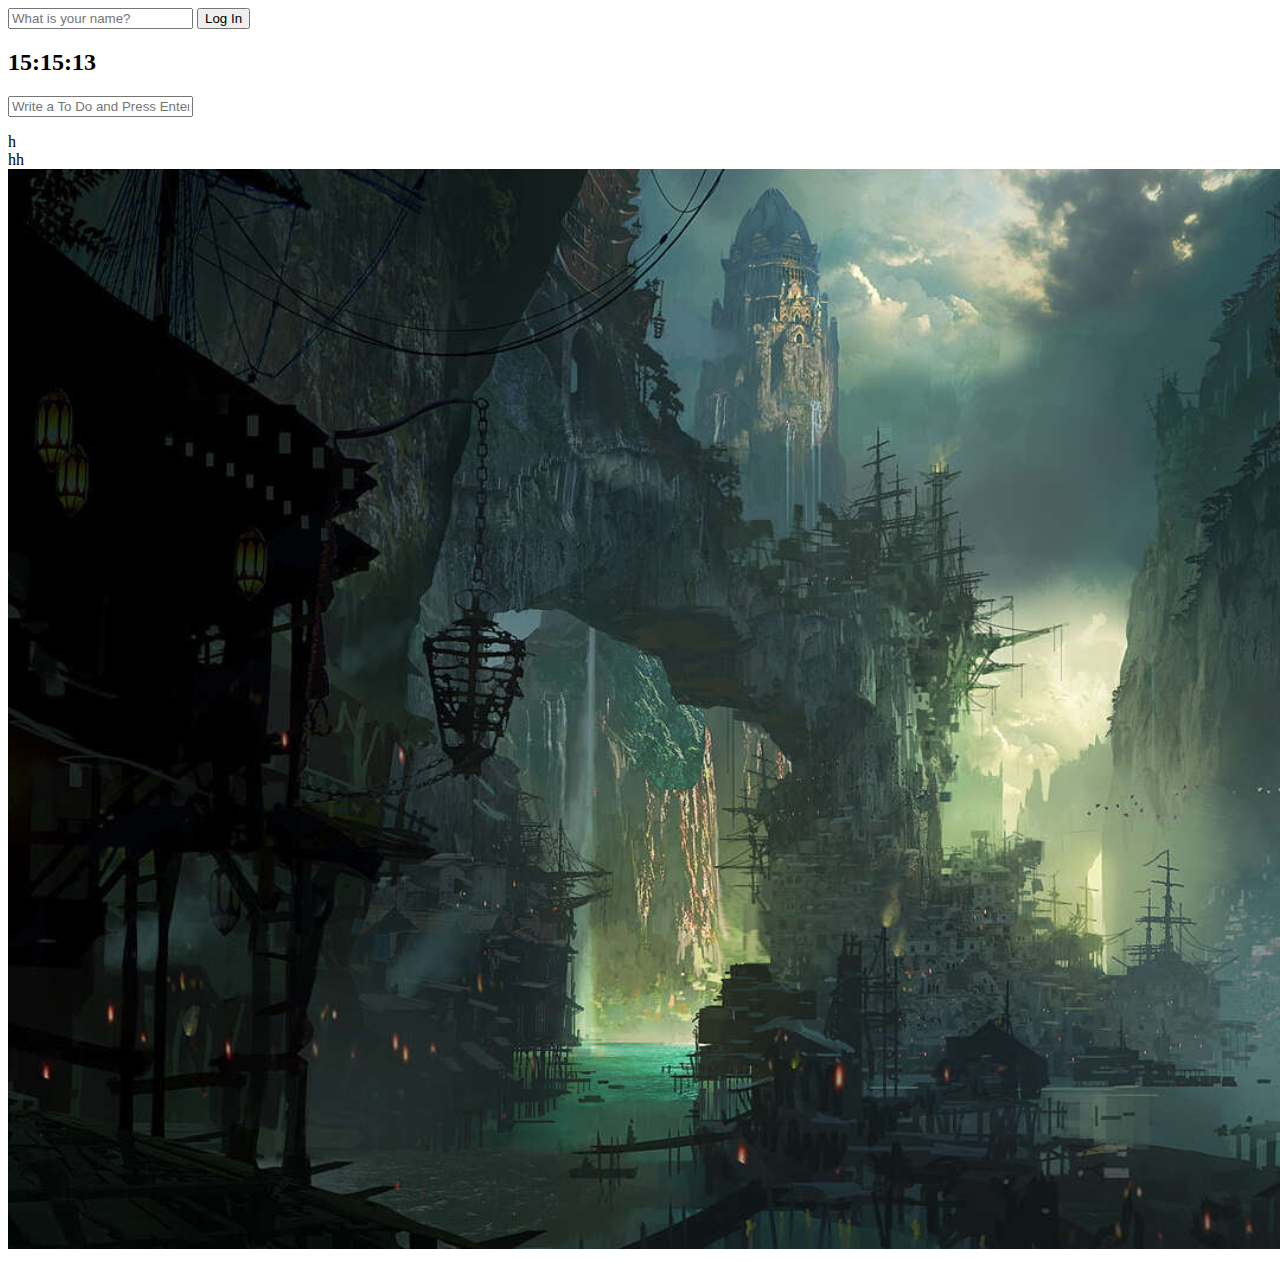
==== index.html @ 18cf3b4d "init" ====
<!DOCTYPE html>
<html lang="en">

<head>
  <meta charset="UTF-8">
  <meta http-equiv="X-UA-Compatible" content="IE=edge">
  <meta name="viewport" content="width=device-width, initial-scale=1.0">
  <link rel="stylesheet" href="css/style.css">
  <title>Momentum</title>
</head>

<body>

  <form id="login-form" class="hidden">
    <input 
      required
      maxlength=15 
      type="text" 
      placeholder="What is your name?" 
    />
    <button>Log In</button>
  </form>
  <h1 id="greeting" class="hidden"></h1>
  <h2 id="clock">00:00</h2>
  <form id="todo-form">
    <input type="text" placeholder="Write a To Do and Press Enter" required />
  </form>
  <ul id="todo-list"></ul>
  <div id="quote">
    <span></span><br>
    <span></span>
  </div>
  <div id="weather">
    <span></span>
    <span></span>
  </div>

  <script src="js/greetings.js"></script>
  <script src="js/clock.js"></script>
  <script src="js/quotes.js"></script>
  <script src="js/background.js"></script>
  <script src="js/todo.js"></script>
  <script src="js/weather.js"></script>
</body>

</html>
---- css/style.css ----
.hidden {
  display: none;
}
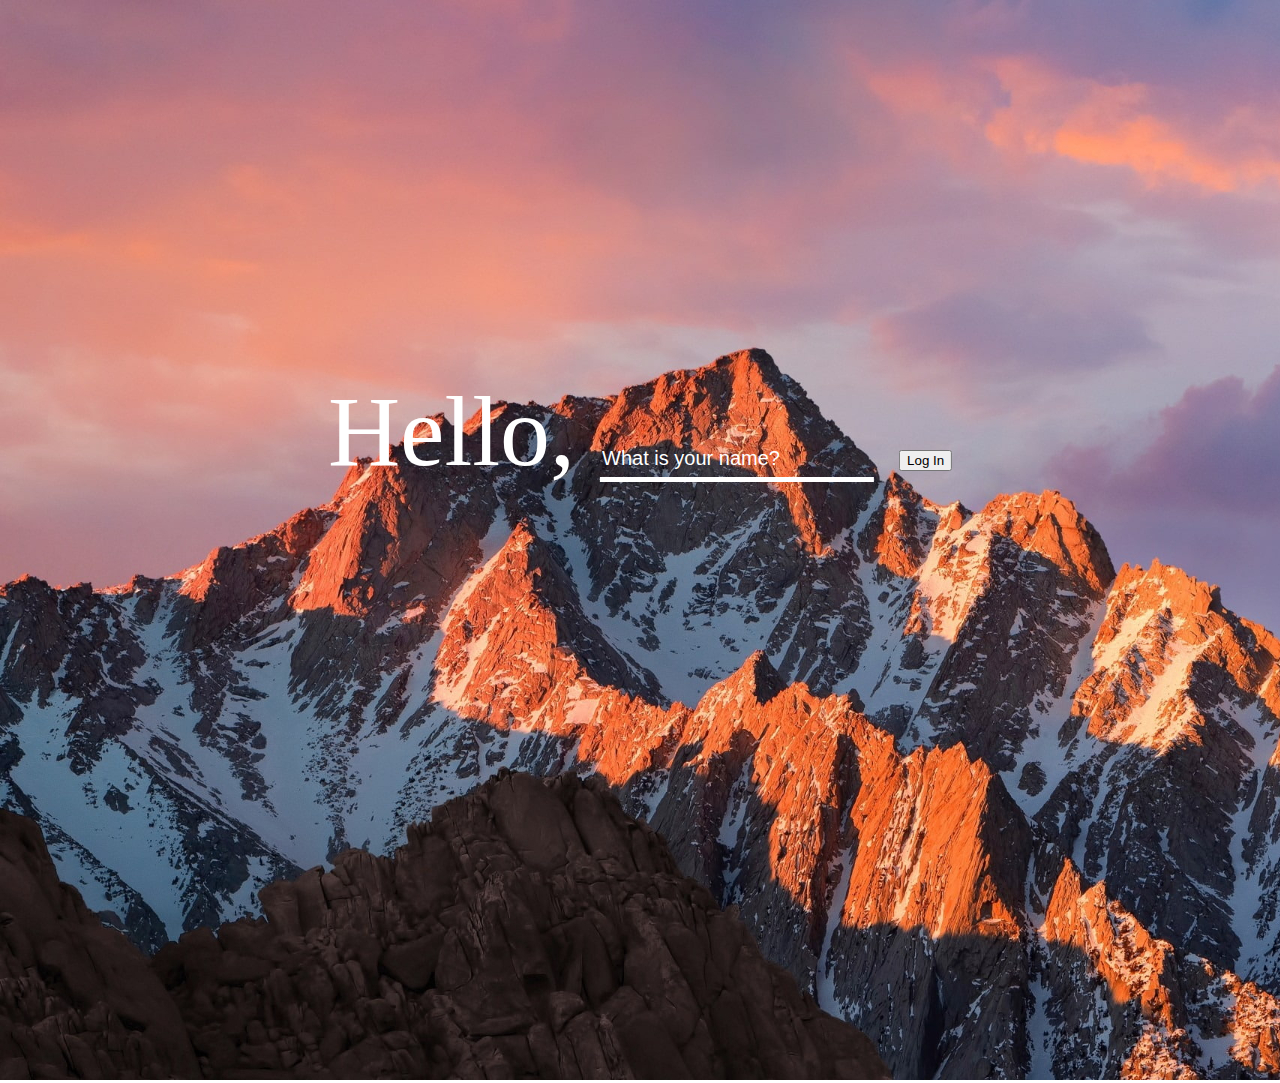
==== commit d8369e9b: "keep going..." ====
--- a/index.html
+++ b/index.html
@@ -1,46 +1,44 @@
 <!DOCTYPE html>
 <html lang="en">
+  <head>
+    <meta charset="UTF-8" />
+    <meta http-equiv="X-UA-Compatible" content="IE=edge" />
+    <meta name="viewport" content="width=device-width, initial-scale=1.0" />
+    <link rel="stylesheet" href="css/style.css" />
+    <title>Your Coding Life!</title>
+  </head>
 
-<head>
-  <meta charset="UTF-8">
-  <meta http-equiv="X-UA-Compatible" content="IE=edge">
-  <meta name="viewport" content="width=device-width, initial-scale=1.0">
-  <link rel="stylesheet" href="css/style.css">
-  <title>Momentum</title>
-</head>
+  <body>
+    <form id="login-form" class="hidden center">
+      <span id="hello">Hello, </span>
+      <input required maxlength="15" type="text" placeholder="What is your name?" />
+      <button>Log In</button>
+    </form>
+    <div id="afterlogin" class="hidden">
+      <div id="weather" class="absolute">
+        <span></span>
+        <span></span>
+      </div>
+      <h1 id="greeting" class="relative inlineblock margin0"></h1>
+      <h2 id="clock" class="relative margin0">00:00</h2>
+      <div id="todo" class="relative">
+        <form id="todo-form" class="margin0">
+          <input type="text" placeholder="Write a To Do and Press Enter" required />
+        </form>
+        <ul id="todo-list"></ul>
+      </div>
+      <div id="quote" class="absolute">
+        <div></div>
+        <div></div>
+      </div>
+    </div>
 
-<body>
-
-  <form id="login-form" class="hidden">
-    <input 
-      required
-      maxlength=15 
-      type="text" 
-      placeholder="What is your name?" 
-    />
-    <button>Log In</button>
-  </form>
-  <h1 id="greeting" class="hidden"></h1>
-  <h2 id="clock">00:00</h2>
-  <form id="todo-form">
-    <input type="text" placeholder="Write a To Do and Press Enter" required />
-  </form>
-  <ul id="todo-list"></ul>
-  <div id="quote">
-    <span></span><br>
-    <span></span>
-  </div>
-  <div id="weather">
-    <span></span>
-    <span></span>
-  </div>
-
-  <script src="js/greetings.js"></script>
-  <script src="js/clock.js"></script>
-  <script src="js/quotes.js"></script>
-  <script src="js/background.js"></script>
-  <script src="js/todo.js"></script>
-  <script src="js/weather.js"></script>
-</body>
-
-</html>+    <script src="js/greetings.js"></script>
+    <script src="js/clock.js"></script>
+    <script src="js/quotes.js"></script>
+    <script src="js/background.js"></script>
+    <script src="js/todo.js"></script>
+    <!-- <script src="js/weather.js"></script> -->
+    <script src="assets/json/quotes.json" type="text/javascript"></script>
+  </body>
+</html>
--- a/css/style.css
+++ b/css/style.css
@@ -1,3 +1,104 @@
+@import "variables.css";
+@import "reset.css";
+@import "todo.css";
+
+#login-form {
+  font-size: 100px;
+}
+
+#afterlogin {
+  height: 100%;
+  width: 100%;
+  margin: 0px;
+}
+
+#weather {
+  top: 3%;
+  right: 5%;
+}
+
+#greeting {
+  top: 34%;
+  font-size: 30px;
+}
+
+#clock {
+  top: 34%;
+  font-size: 80px;
+  margin-bottom: 30px;
+}
+
+#login-form input {
+  height: 70px;
+  font-size: 70px;
+}
+
+#quote {
+  top: 92%;
+  left: 50%;
+  transform: translate(-50%);
+}
+
+.inlineblock {
+  display: inline-block;
+}
+
+.relative {
+  position: relative;
+}
+
+.absolute {
+  position: absolute;
+}
+
+.margin0 {
+  margin: 0px;
+}
+
 .hidden {
   display: none;
-}+}
+
+.center {
+  position: absolute;
+  top: 48%;
+  left: 50%;
+  transform: translate(-50%, -50%);
+}
+
+/* background */
+body {
+  height: 97vh;
+  color: var(--default-font-color);
+  text-align: center;
+  margin: 0px;
+}
+
+body::after {
+  height: 100vh;
+  width: 100vw;
+  content: "";
+  background: url("C:/Pretzel/vanila js/Momentum-clone/assets/img/3.jpg") no-repeat center center/cover;
+  opacity: 0.7;
+  /* 가상 요소 배경이 페이지 전체를 차지 */
+  position: absolute;
+  top: 0;
+  left: 0;
+  /* 다른 html요소 뒤로 이동 */
+  z-index: -1;
+}
+
+input[type="text"] {
+  width: 270px;
+  color: var(--default-font-color);
+  background-color: transparent;
+  border-top: none;
+  border-right: none;
+  border-left: none;
+  border-bottom: 5px solid white;
+}
+
+input[type="text"]::placeholder {
+  color: var(--default-font-color);
+  font-size: 20px;
+}
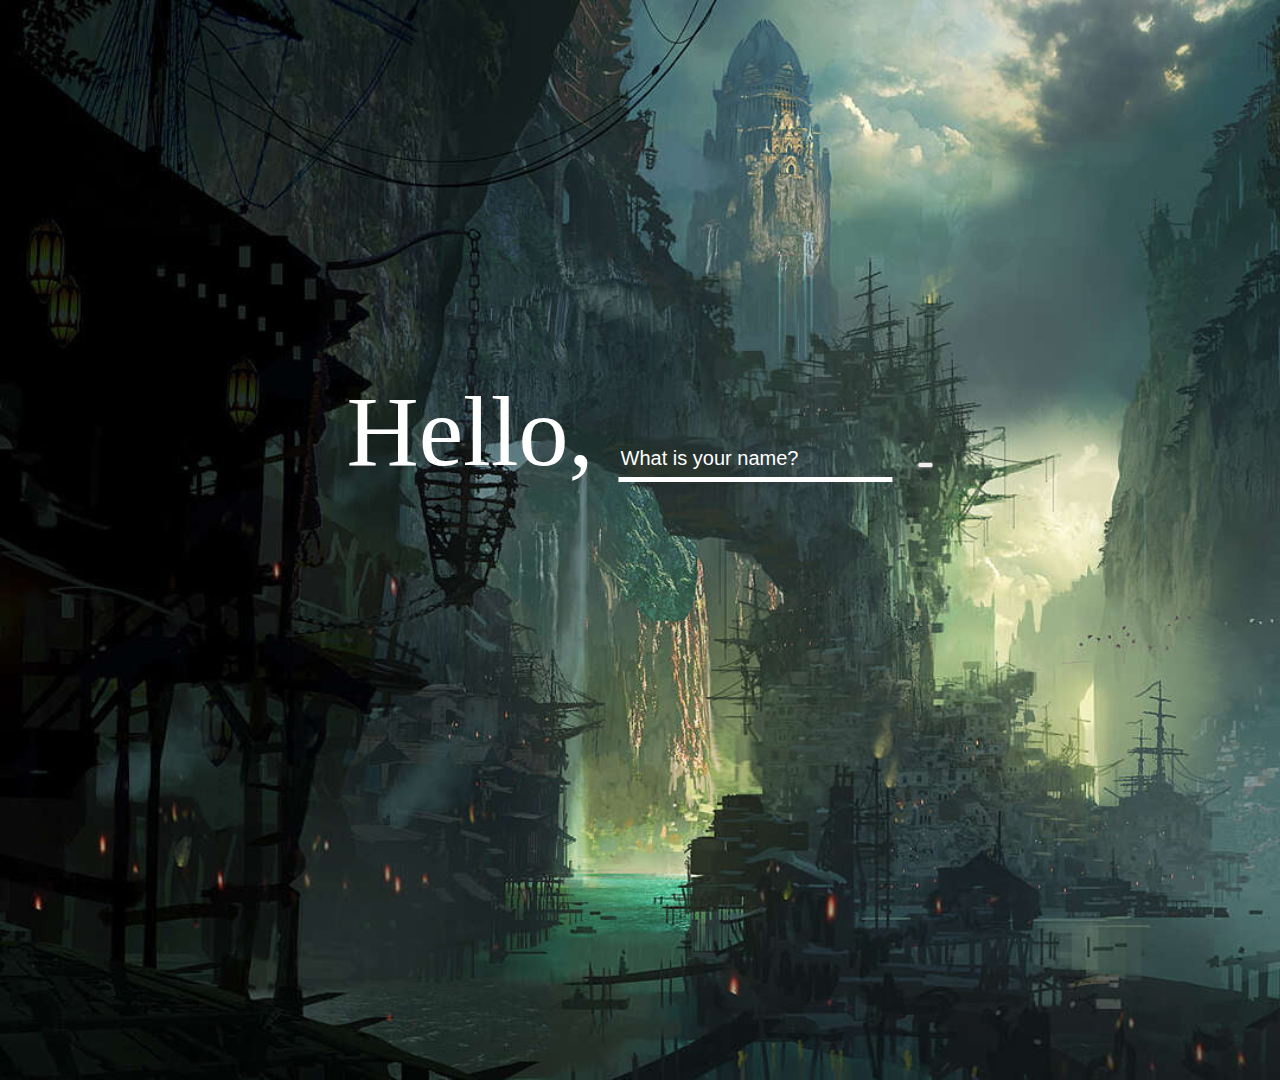
==== commit 292b3832: "useless class delete" ====
--- a/index.html
+++ b/index.html
@@ -9,36 +9,45 @@
   </head>
 
   <body>
-    <form id="login-form" class="hidden center">
+    <form id="login-form" class="center hidden">
       <span id="hello">Hello, </span>
       <input required maxlength="15" type="text" placeholder="What is your name?" />
-      <button>Log In</button>
+      <button type="submit"></button>
     </form>
-    <div id="afterlogin" class="hidden">
-      <div id="weather" class="absolute">
-        <span></span>
-        <span></span>
+
+    <div id="afterlogin" class="container hidden">
+      <div id="leftblock" class="defaultBlockSize"></div>
+      <div id="centerblock" class="defaultBlockSize">
+        <h1 id="clock" class="textcenter">00:00</h1>
+        <h1 id="greeting" class="textcenter">
+          <span></span>
+          <button class="logoutButton"></button>
+        </h1>
+        <div id="weather" class="textcenter">
+          <span></span>
+        </div>
       </div>
-      <h1 id="greeting" class="relative inlineblock margin0"></h1>
-      <h2 id="clock" class="relative margin0">00:00</h2>
-      <div id="todo" class="relative">
-        <form id="todo-form" class="margin0">
-          <input type="text" placeholder="Write a To Do and Press Enter" required />
-        </form>
-        <ul id="todo-list"></ul>
-      </div>
-      <div id="quote" class="absolute">
-        <div></div>
-        <div></div>
+      <div id="rightblock" class="defaultBlockSize">
+        <div id="todo">
+          <form id="todo-form">
+            <input type="text" placeholder="Write a To Do and Press Enter" required />
+          </form>
+          <ul id="todo-list"></ul>
+        </div>
       </div>
     </div>
 
+    <div id="quotes" class="textcenter hidden">
+      <div></div>
+      <div></div>
+    </div>
+
+    <script src="js/background.js"></script>
+    <script src="js/linkbutton.js"></script>
     <script src="js/greetings.js"></script>
     <script src="js/clock.js"></script>
+    <script src="js/weather.js"></script>
+    <script src="js/todo.js"></script>
     <script src="js/quotes.js"></script>
-    <script src="js/background.js"></script>
-    <script src="js/todo.js"></script>
-    <!-- <script src="js/weather.js"></script> -->
-    <script src="assets/json/quotes.json" type="text/javascript"></script>
   </body>
 </html>
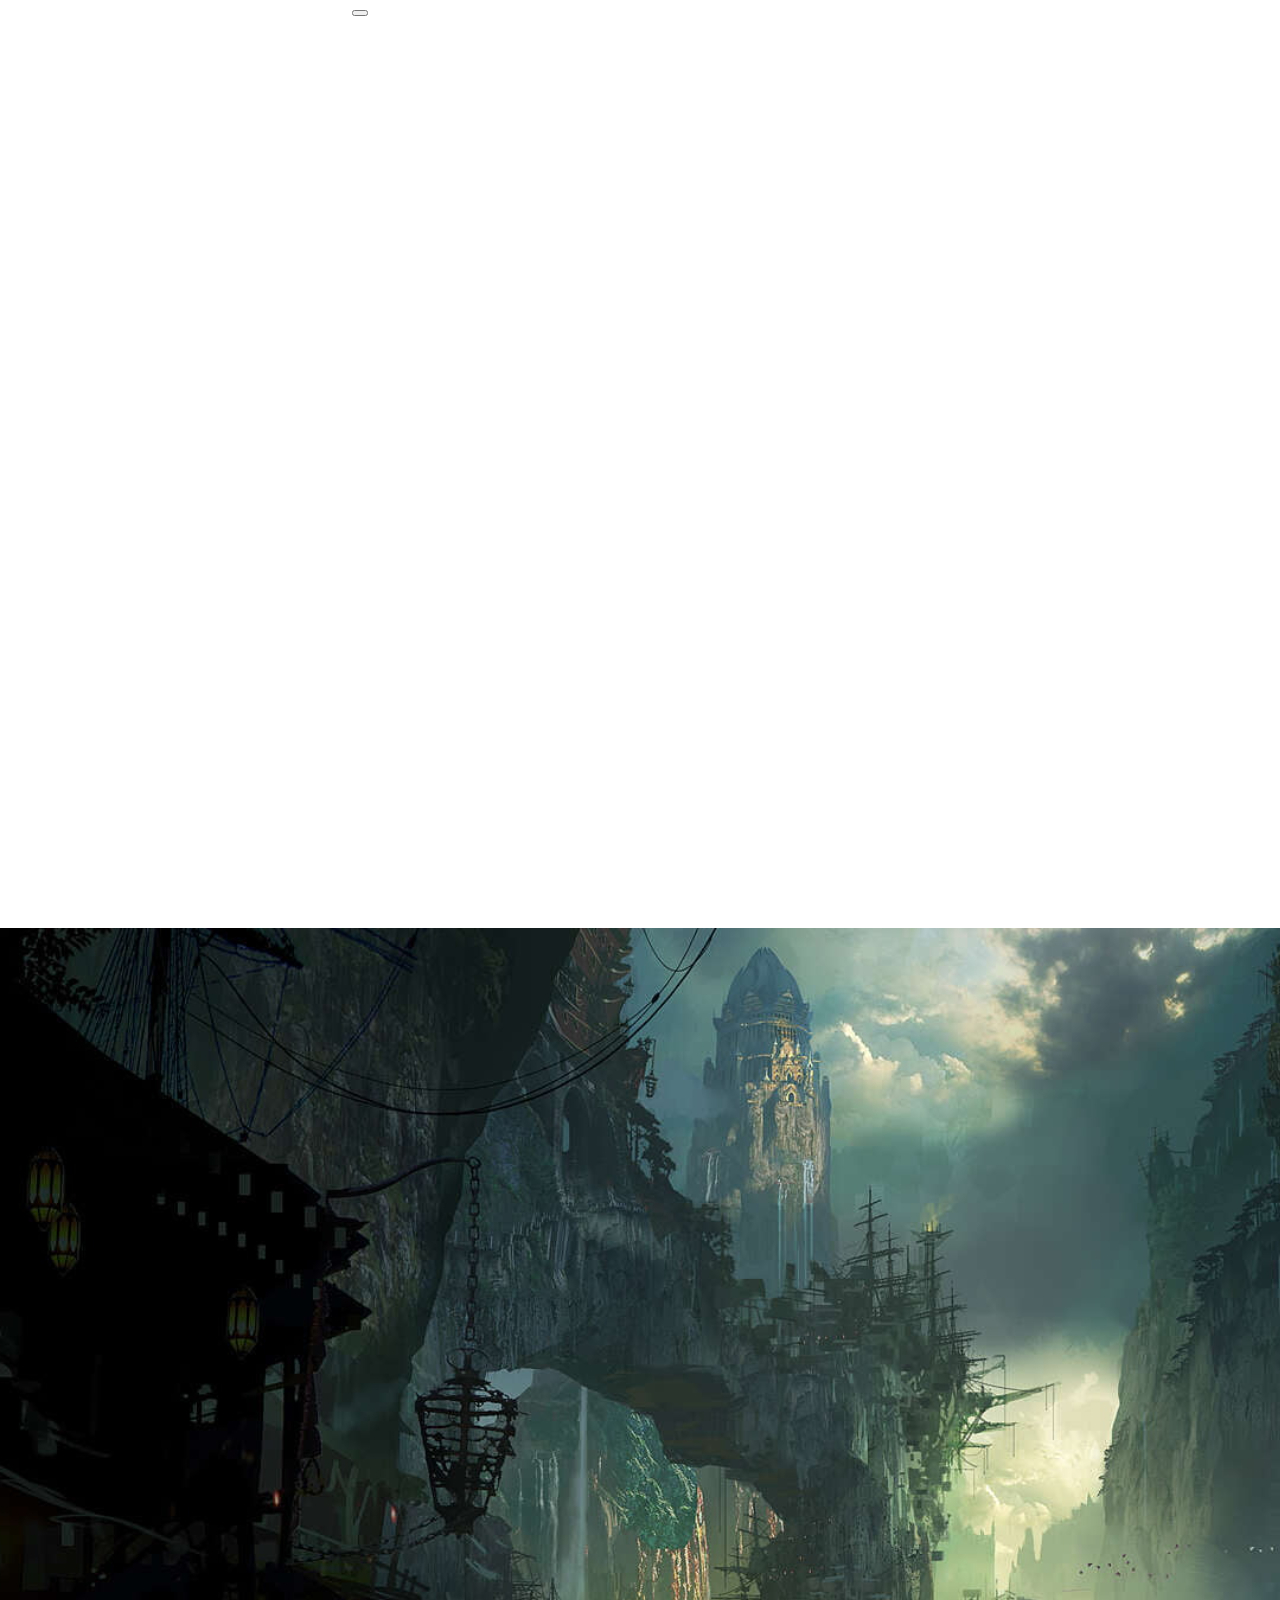
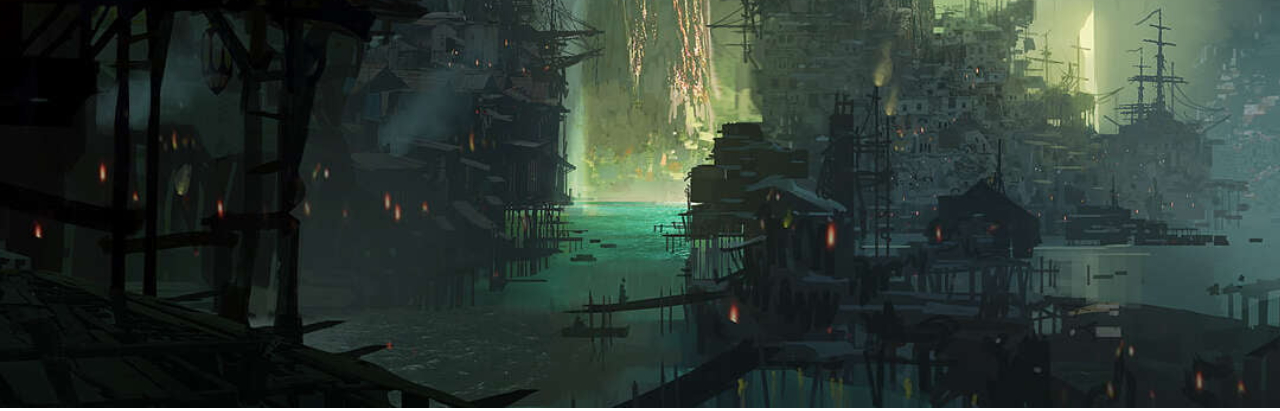
==== commit 64d9e9c4: "nothing" ====
--- a/index.html
+++ b/index.html
@@ -12,27 +12,43 @@
     <form id="login-form" class="center hidden">
       <span id="hello">Hello, </span>
       <input required maxlength="15" type="text" placeholder="What is your name?" />
-      <button type="submit"></button>
+      <button class="loginButton" type="submit"></button>
     </form>
 
     <div id="afterlogin" class="container hidden">
-      <div id="leftblock" class="defaultBlockSize"></div>
+      <div id="leftblock" class="defaultBlockSize">
+        <button class="addLinkButton"></button>
+        <div class="newLinkInputScreen hidden">
+          <form class="newLinkInputForm">
+            <div>Name</div>
+            <input required type="text" placeholder="Youtube" />
+            <div>Address</div>
+            <input required type="text" placeholder="www.youtube.com" />
+            <div>Color</div>
+            <input type="text" placeholder="#ff0000" /><br />
+            <button type="submit">ADD</button>
+          </form>
+        </div>
+      </div>
       <div id="centerblock" class="defaultBlockSize">
-        <h1 id="clock" class="textcenter">00:00</h1>
+        <h1 class="textcenter">
+          <span id="clock">00:00</span>
+        </h1>
         <h1 id="greeting" class="textcenter">
           <span></span>
           <button class="logoutButton"></button>
+          <span class="logoutballon">logout</span>
         </h1>
         <div id="weather" class="textcenter">
           <span></span>
         </div>
       </div>
       <div id="rightblock" class="defaultBlockSize">
-        <div id="todo">
-          <form id="todo-form">
+        <div class="todo">
+          <form class="todo-form">
             <input type="text" placeholder="Write a To Do and Press Enter" required />
           </form>
-          <ul id="todo-list"></ul>
+          <ul class="todo-list"></ul>
         </div>
       </div>
     </div>
--- a/css/style.css
+++ b/css/style.css
@@ -1,101 +1,40 @@
+@import "reset.css";
 @import "variables.css";
-@import "reset.css";
+
+@import "classes.css";
 @import "todo.css";
+@import "loginform.css";
+@import "quote.css";
 
-#login-form {
-  font-size: 100px;
+#weather {
+  font-size: 30px;
+  margin-top: 50px;
 }
 
-#afterlogin {
-  height: 100%;
-  width: 100%;
+#greeting {
+  font-size: 32px;
+  margin-top: 50px;
+}
+
+#clock {
+  font-size: 150px;
+}
+
+body {
+  height: 100vh;
+  width: 100vw;
+  color: var(--default-font-color);
   margin: 0px;
 }
 
-#weather {
-  top: 3%;
-  right: 5%;
-}
-
-#greeting {
-  top: 34%;
-  font-size: 30px;
-}
-
-#clock {
-  top: 34%;
-  font-size: 80px;
-  margin-bottom: 30px;
-}
-
-#login-form input {
-  height: 70px;
-  font-size: 70px;
-}
-
-#quote {
-  top: 92%;
-  left: 50%;
-  transform: translate(-50%);
-}
-
-.inlineblock {
-  display: inline-block;
-}
-
-.relative {
-  position: relative;
-}
-
-.absolute {
-  position: absolute;
-}
-
-.margin0 {
-  margin: 0px;
-}
-
-.hidden {
-  display: none;
-}
-
-.center {
-  position: absolute;
-  top: 48%;
-  left: 50%;
-  transform: translate(-50%, -50%);
-}
-
-/* background */
-body {
-  height: 97vh;
-  color: var(--default-font-color);
-  text-align: center;
-  margin: 0px;
-}
-
-body::after {
-  height: 100vh;
-  width: 100vw;
-  content: "";
-  background: url("C:/Pretzel/vanila js/Momentum-clone/assets/img/3.jpg") no-repeat center center/cover;
-  opacity: 0.7;
-  /* 가상 요소 배경이 페이지 전체를 차지 */
-  position: absolute;
-  top: 0;
-  left: 0;
-  /* 다른 html요소 뒤로 이동 */
-  z-index: -1;
-}
-
 input[type="text"] {
-  width: 270px;
+  width: 300px;
   color: var(--default-font-color);
   background-color: transparent;
   border-top: none;
   border-right: none;
   border-left: none;
-  border-bottom: 5px solid white;
+  border-bottom: 5px solid var(--default-font-color);
 }
 
 input[type="text"]::placeholder {
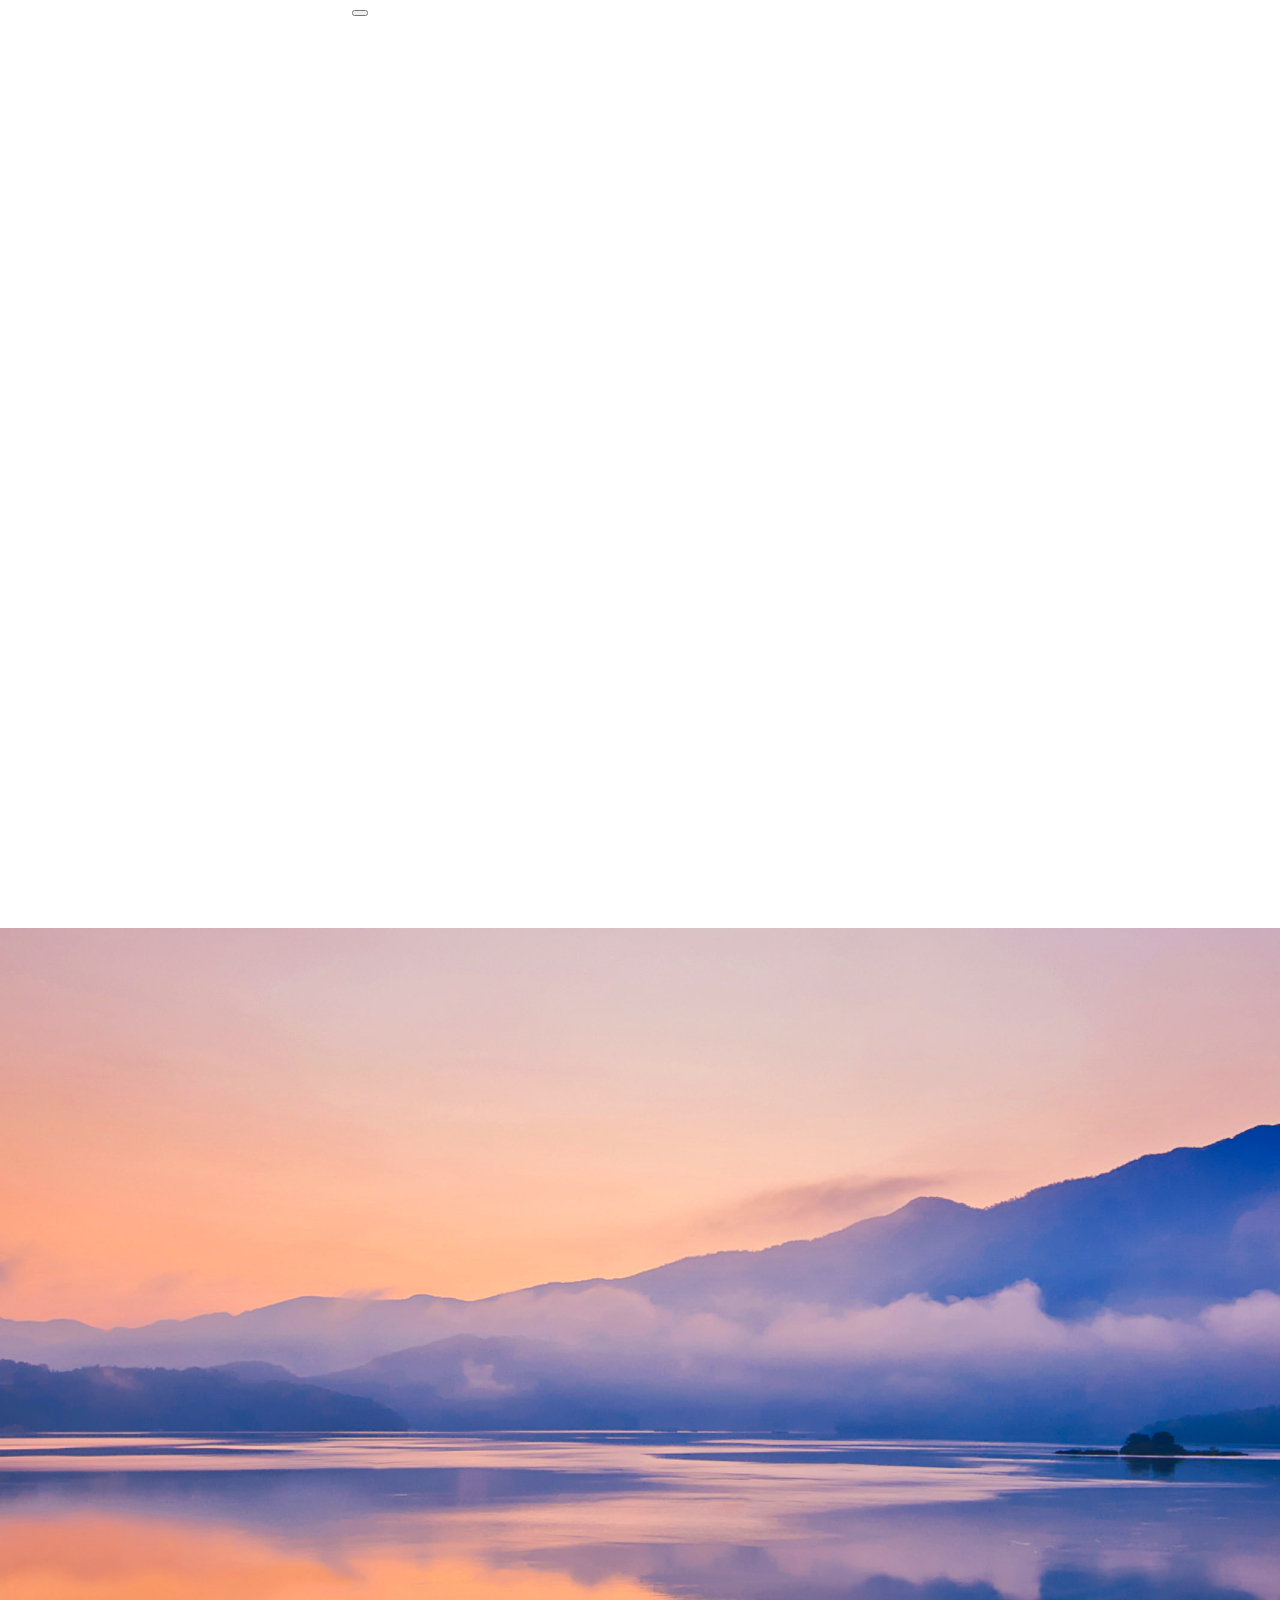
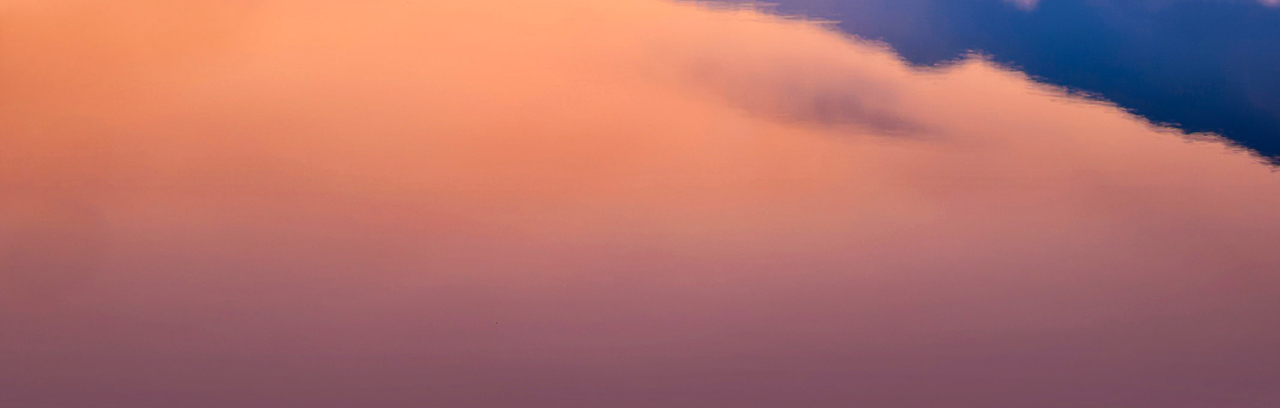
==== commit 71b141a0: "Add youtube" ====
--- a/index.html
+++ b/index.html
@@ -39,6 +39,13 @@
           <button class="logoutButton"></button>
           <span class="logoutballon">logout</span>
         </h1>
+        <form class="textcenter selectform">
+          <select>
+            <option value="Naver" selected>Naver</option>
+            <option value="Google">Google</option>
+            <option value="Youtube">Youtube</option>
+          <input type="text" />
+        </form>
         <div id="weather" class="textcenter">
           <span></span>
         </div>
@@ -62,6 +69,7 @@
     <script src="js/linkbutton.js"></script>
     <script src="js/greetings.js"></script>
     <script src="js/clock.js"></script>
+    <script src="js/selectform.js"></script>
     <script src="js/weather.js"></script>
     <script src="js/todo.js"></script>
     <script src="js/quotes.js"></script>
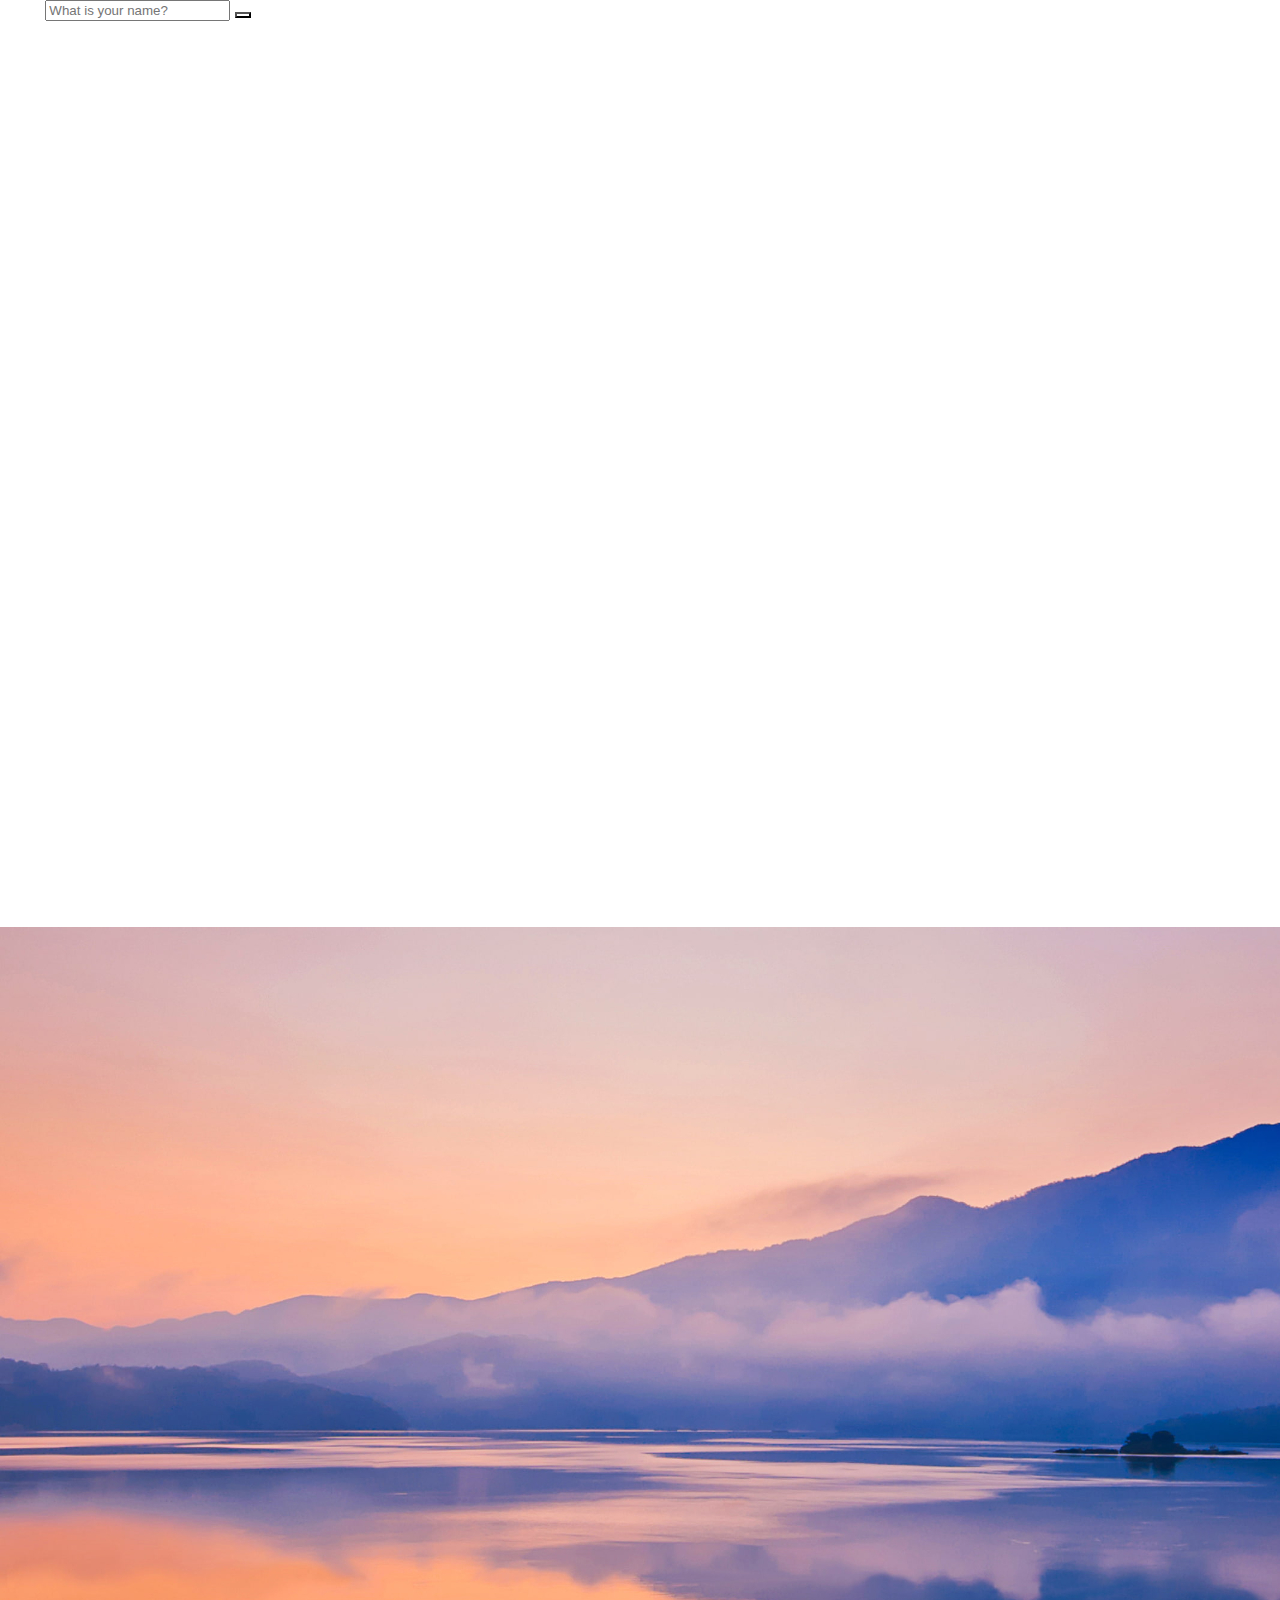
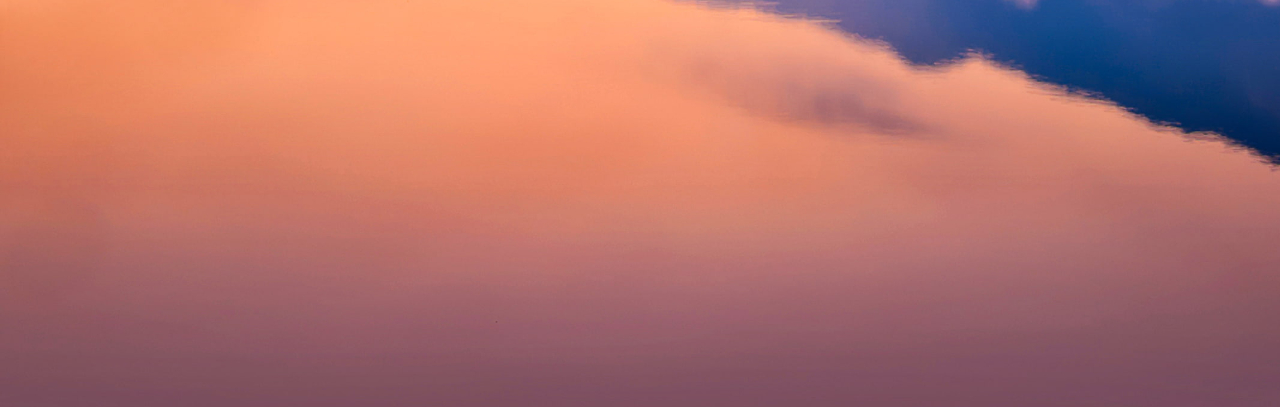
==== commit 20b02737: "Seconds 추가" ====
--- a/index.html
+++ b/index.html
@@ -31,8 +31,9 @@
         </div>
       </div>
       <div id="centerblock" class="defaultBlockSize">
-        <h1 class="textcenter">
-          <span id="clock">00:00</span>
+        <h1 id="clock" class="textcenter">
+          <span>00:00</span>
+          <span>0</span>
         </h1>
         <h1 id="greeting" class="textcenter">
           <span></span>
--- a/css/style.css
+++ b/css/style.css
@@ -1,9 +1,14 @@
 @import "reset.css";
 @import "variables.css";
+@import "classes.css";
+@import url("https://hangeul.pstatic.net/hangeul_static/css/nanum-square.css");
+@import url('https://fonts.googleapis.com/css2?family=Roboto&display=swap');
 
-@import "classes.css";
+@import "loginform.css";
+@import "linkbutton.css";
+@import "clock.css";
+@import "searchform.css";
 @import "todo.css";
-@import "loginform.css";
 @import "quote.css";
 
 #weather {
@@ -16,28 +21,19 @@
   margin-top: 50px;
 }
 
-#clock {
-  font-size: 150px;
-}
-
 body {
   height: 100vh;
   width: 100vw;
   color: var(--default-font-color);
+  font-family: 'Nunito', 'NanumSquare', sans-serif;
   margin: 0px;
 }
 
-input[type="text"] {
-  width: 300px;
-  color: var(--default-font-color);
-  background-color: transparent;
-  border-top: none;
-  border-right: none;
-  border-left: none;
-  border-bottom: 5px solid var(--default-font-color);
+button {
+  background-color: var(--inherit-color);
+  cursor: pointer;
 }
 
-input[type="text"]::placeholder {
-  color: var(--default-font-color);
-  font-size: 20px;
-}
+input:focus, select:focus {
+  outline: none;
+}